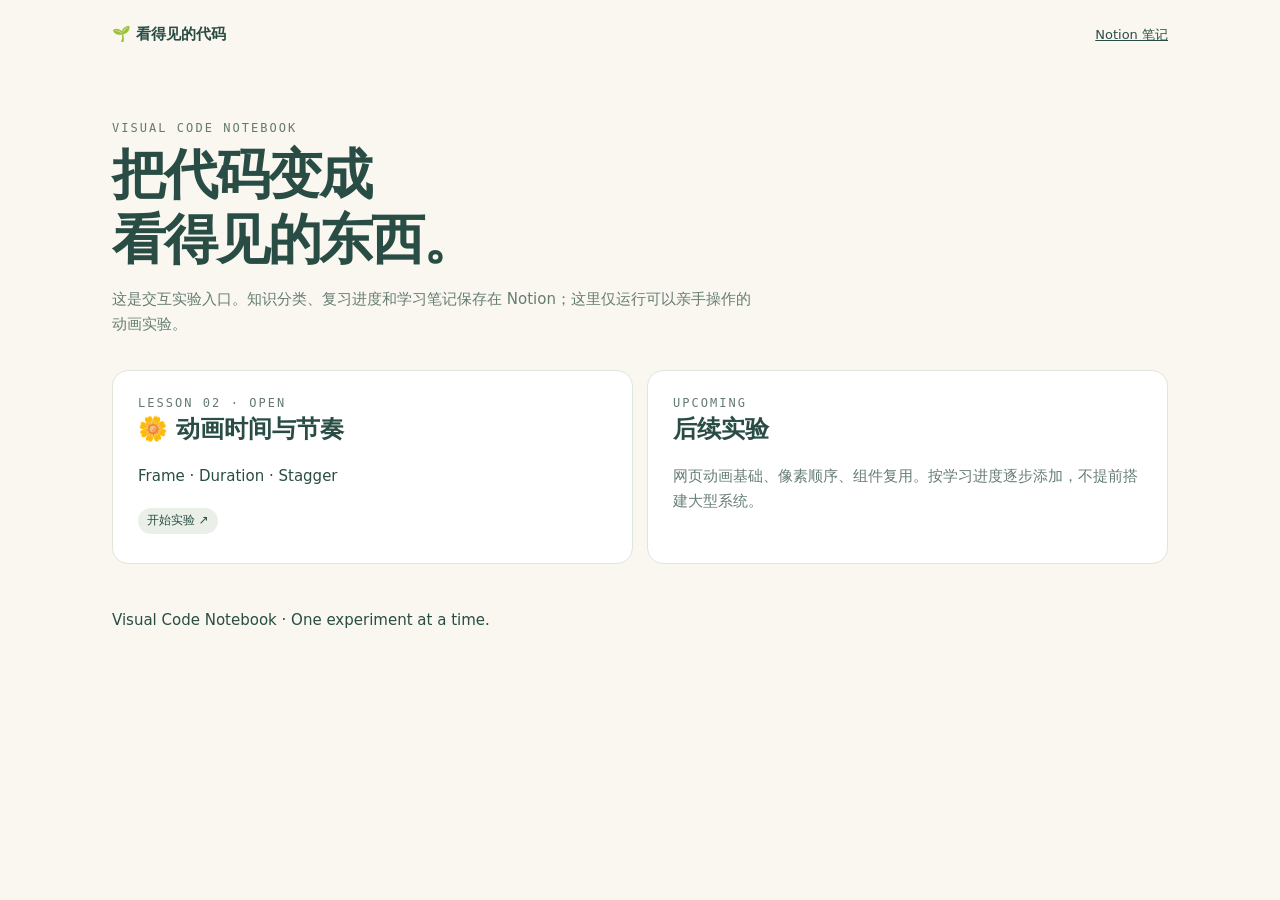
==== index.html @ 0702b7d2 "Add files via upload" ====
<!doctype html><html lang="zh-CN"><head><meta charset="UTF-8"><meta name="viewport" content="width=device-width,initial-scale=1"><title>看得见的代码</title><link rel="stylesheet" href="styles.css"></head><body><header><strong>🌱 看得见的代码</strong><nav><a href="https://www.notion.so/d7c0cfa33e8d41b4bf9a7307bd217140">Notion 笔记</a></nav></header><main><section class="hero"><div class="eyebrow">VISUAL CODE NOTEBOOK</div><h1>把代码变成<br>看得见的东西。</h1><p class="lead muted">这是交互实验入口。知识分类、复习进度和学习笔记保存在 Notion；这里仅运行可以亲手操作的动画实验。</p></section><div class="lessons"><a class="lesson" href="lessons/02-animation-timing.html"><div class="eyebrow">LESSON 02 · OPEN</div><h2>🌼 动画时间与节奏</h2><p>Frame · Duration · Stagger</p><span class="chip">开始实验 ↗</span></a><div class="lesson"><div class="eyebrow">UPCOMING</div><h2>后续实验</h2><p class="muted">网页动画基础、像素顺序、组件复用。按学习进度逐步添加，不提前搭建大型系统。</p></div></div></main><footer>Visual Code Notebook · One experiment at a time.</footer></body></html>
---- styles.css ----
*{box-sizing:border-box}body{margin:0;background:#F9F7F0;color:#294D45;font:15px/1.65 system-ui,-apple-system,"Microsoft YaHei",sans-serif}header,main,footer{max-width:1100px;margin:auto;padding:22px}a{color:inherit}header{display:flex;justify-content:space-between;align-items:center}nav a{margin-left:14px;font-size:13px}h1{font-size:clamp(30px,5vw,54px);line-height:1.2;letter-spacing:-.04em;margin:8px 0}h2{font-size:24px;margin:0 0 10px}.eyebrow{font:12px monospace;letter-spacing:.17em;color:#657a70}.muted{color:#667d72}.hero{padding:30px 0 18px}.lead{max-width:640px}.card{background:#fff;border:1px solid #dfe6da;border-radius:18px;padding:24px;margin:18px 0;box-shadow:0 6px 18px #294d4508}.layout{display:grid;grid-template-columns:1.12fr .88fr;gap:20px}.stage{min-height:400px;display:flex;align-items:center;justify-content:center;background:#fffef9;border-radius:14px;border:1px solid #ecede5}svg.flower{height:370px;max-width:90%}.controls{display:flex;gap:10px;flex-wrap:wrap;margin-top:14px}button{border:1px solid #a5b9aa;background:#fff;border-radius:9px;padding:9px 14px;color:#294D45;cursor:pointer;font:inherit}button:hover{background:#eef4ea}button.primary{background:#294D45;color:white}button:focus-visible,input:focus-visible{outline:3px solid #EAA09A}input[type=range]{accent-color:#294D45;width:100%}label{display:block;font-weight:650;margin-top:13px}.reading{font:13px monospace;color:#607a6c}pre{white-space:pre-wrap;background:#edf2e9;padding:16px;border-radius:10px;font-size:13px;overflow:auto}.chip{display:inline-block;background:#eaf0e8;padding:3px 9px;border-radius:20px;font-size:12px;margin:4px 3px 4px 0}.progress{height:8px;background:#e3e9df;border-radius:20px;overflow:hidden}.progress>div{height:100%;background:#EAA09A} .feedback{font-size:13px;min-height:28px;margin-top:10px}.small{font-size:13px}.lessons{display:grid;grid-template-columns:repeat(2,1fr);gap:14px}.lesson{display:block;text-decoration:none;background:white;padding:25px;border-radius:16px;border:1px solid #dfe6da}.lesson:hover{border-color:#294D45}@media(max-width:760px){.layout,.lessons{grid-template-columns:1fr}.stage{min-height:310px}svg.flower{height:300px}header,main,footer{padding:16px}}
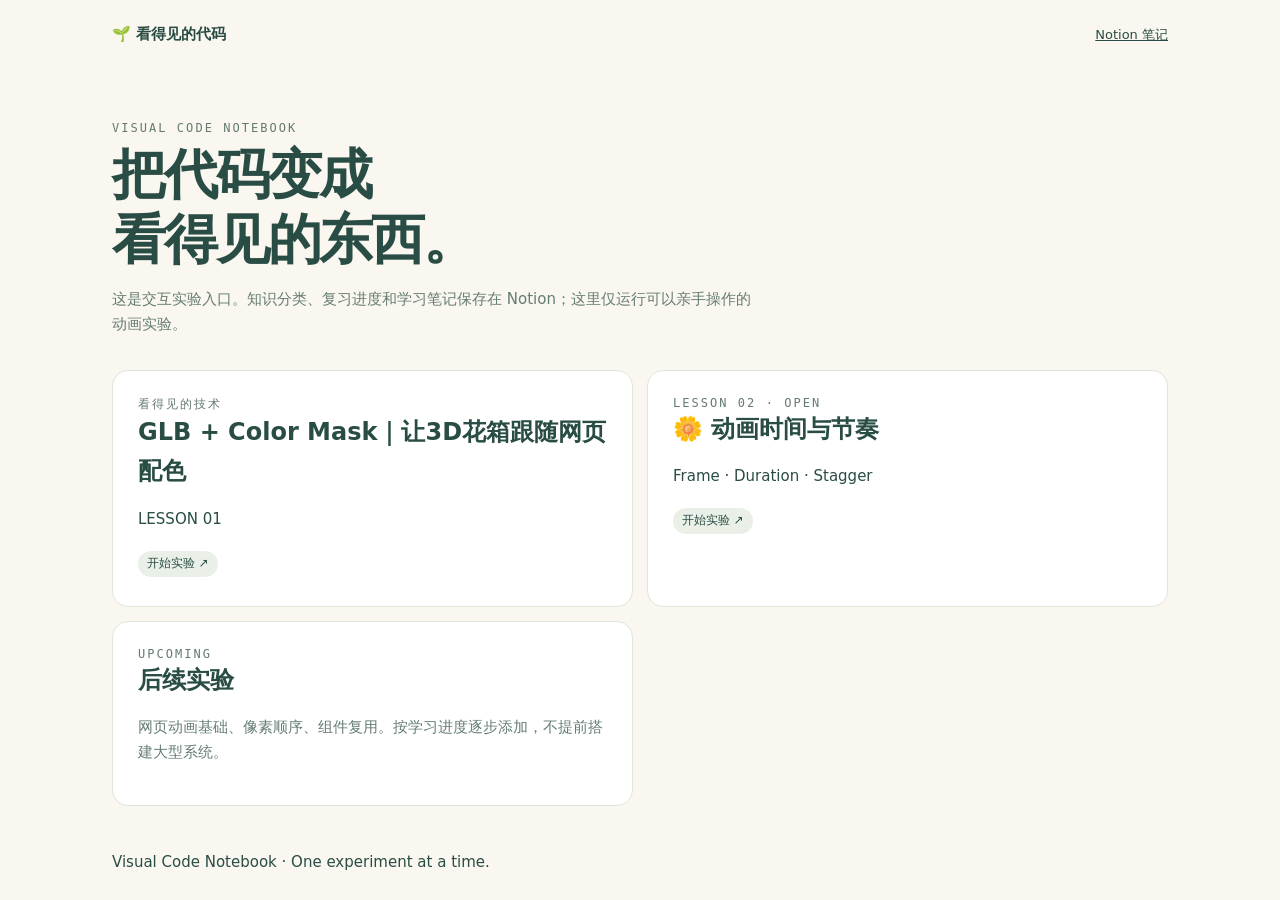
==== commit ec83a198: "Publish Visible Technology Lesson 01 V2" ====
--- a/index.html
+++ b/index.html
@@ -1 +1 @@
-<!doctype html><html lang="zh-CN"><head><meta charset="UTF-8"><meta name="viewport" content="width=device-width,initial-scale=1"><title>看得见的代码</title><link rel="stylesheet" href="styles.css"></head><body><header><strong>🌱 看得见的代码</strong><nav><a href="https://www.notion.so/d7c0cfa33e8d41b4bf9a7307bd217140">Notion 笔记</a></nav></header><main><section class="hero"><div class="eyebrow">VISUAL CODE NOTEBOOK</div><h1>把代码变成<br>看得见的东西。</h1><p class="lead muted">这是交互实验入口。知识分类、复习进度和学习笔记保存在 Notion；这里仅运行可以亲手操作的动画实验。</p></section><div class="lessons"><a class="lesson" href="lessons/02-animation-timing.html"><div class="eyebrow">LESSON 02 · OPEN</div><h2>🌼 动画时间与节奏</h2><p>Frame · Duration · Stagger</p><span class="chip">开始实验 ↗</span></a><div class="lesson"><div class="eyebrow">UPCOMING</div><h2>后续实验</h2><p class="muted">网页动画基础、像素顺序、组件复用。按学习进度逐步添加，不提前搭建大型系统。</p></div></div></main><footer>Visual Code Notebook · One experiment at a time.</footer></body></html>+<!doctype html><html lang="zh-CN"><head><meta charset="UTF-8"><meta name="viewport" content="width=device-width,initial-scale=1"><title>看得见的代码</title><link rel="stylesheet" href="styles.css"></head><body><header><strong>🌱 看得见的代码</strong><nav><a href="https://www.notion.so/d7c0cfa33e8d41b4bf9a7307bd217140">Notion 笔记</a></nav></header><main><section class="hero"><div class="eyebrow">VISUAL CODE NOTEBOOK</div><h1>把代码变成<br>看得见的东西。</h1><p class="lead muted">这是交互实验入口。知识分类、复习进度和学习笔记保存在 Notion；这里仅运行可以亲手操作的动画实验。</p></section><div class="lessons"><a class="lesson" href="lessons/01-glb-color-mask.html"><div class="eyebrow">看得见的技术</div><h2>GLB + Color Mask｜让3D花箱跟随网页配色</h2><p>LESSON 01</p><span class="chip">开始实验 ↗</span></a><a class="lesson" href="lessons/02-animation-timing.html"><div class="eyebrow">LESSON 02 · OPEN</div><h2>🌼 动画时间与节奏</h2><p>Frame · Duration · Stagger</p><span class="chip">开始实验 ↗</span></a><div class="lesson"><div class="eyebrow">UPCOMING</div><h2>后续实验</h2><p class="muted">网页动画基础、像素顺序、组件复用。按学习进度逐步添加，不提前搭建大型系统。</p></div></div></main><footer>Visual Code Notebook · One experiment at a time.</footer></body></html>
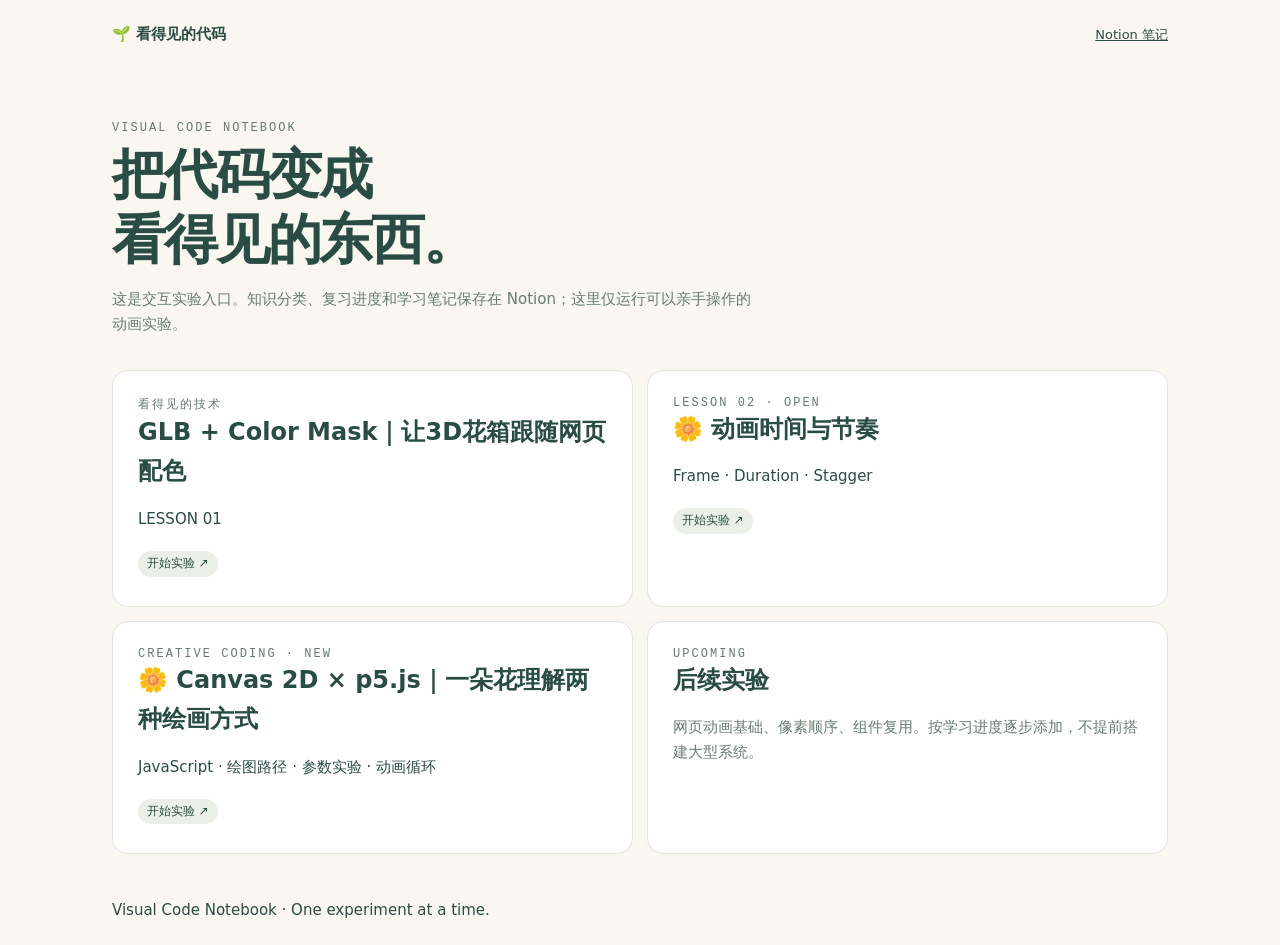
==== commit 3ea147a1: "Add Canvas 2D × p5.js lesson to homepage" ====
--- a/index.html
+++ b/index.html
@@ -1 +1 @@
-<!doctype html><html lang="zh-CN"><head><meta charset="UTF-8"><meta name="viewport" content="width=device-width,initial-scale=1"><title>看得见的代码</title><link rel="stylesheet" href="styles.css"></head><body><header><strong>🌱 看得见的代码</strong><nav><a href="https://www.notion.so/d7c0cfa33e8d41b4bf9a7307bd217140">Notion 笔记</a></nav></header><main><section class="hero"><div class="eyebrow">VISUAL CODE NOTEBOOK</div><h1>把代码变成<br>看得见的东西。</h1><p class="lead muted">这是交互实验入口。知识分类、复习进度和学习笔记保存在 Notion；这里仅运行可以亲手操作的动画实验。</p></section><div class="lessons"><a class="lesson" href="lessons/01-glb-color-mask.html"><div class="eyebrow">看得见的技术</div><h2>GLB + Color Mask｜让3D花箱跟随网页配色</h2><p>LESSON 01</p><span class="chip">开始实验 ↗</span></a><a class="lesson" href="lessons/02-animation-timing.html"><div class="eyebrow">LESSON 02 · OPEN</div><h2>🌼 动画时间与节奏</h2><p>Frame · Duration · Stagger</p><span class="chip">开始实验 ↗</span></a><div class="lesson"><div class="eyebrow">UPCOMING</div><h2>后续实验</h2><p class="muted">网页动画基础、像素顺序、组件复用。按学习进度逐步添加，不提前搭建大型系统。</p></div></div></main><footer>Visual Code Notebook · One experiment at a time.</footer></body></html>+<!doctype html><html lang="zh-CN"><head><meta charset="UTF-8"><meta name="viewport" content="width=device-width,initial-scale=1"><title>看得见的代码</title><link rel="stylesheet" href="styles.css"></head><body><header><strong>🌱 看得见的代码</strong><nav><a href="https://www.notion.so/d7c0cfa33e8d41b4bf9a7307bd217140">Notion 笔记</a></nav></header><main><section class="hero"><div class="eyebrow">VISUAL CODE NOTEBOOK</div><h1>把代码变成<br>看得见的东西。</h1><p class="lead muted">这是交互实验入口。知识分类、复习进度和学习笔记保存在 Notion；这里仅运行可以亲手操作的动画实验。</p></section><div class="lessons"><a class="lesson" href="lessons/01-glb-color-mask.html"><div class="eyebrow">看得见的技术</div><h2>GLB + Color Mask｜让3D花箱跟随网页配色</h2><p>LESSON 01</p><span class="chip">开始实验 ↗</span></a><a class="lesson" href="lessons/02-animation-timing.html"><div class="eyebrow">LESSON 02 · OPEN</div><h2>🌼 动画时间与节奏</h2><p>Frame · Duration · Stagger</p><span class="chip">开始实验 ↗</span></a><a class="lesson" href="lessons/10-canvas2d-p5js.html"><div class="eyebrow">CREATIVE CODING · NEW</div><h2>🌼 Canvas 2D × p5.js｜一朵花理解两种绘画方式</h2><p>JavaScript · 绘图路径 · 参数实验 · 动画循环</p><span class="chip">开始实验 ↗</span></a><div class="lesson"><div class="eyebrow">UPCOMING</div><h2>后续实验</h2><p class="muted">网页动画基础、像素顺序、组件复用。按学习进度逐步添加，不提前搭建大型系统。</p></div></div></main><footer>Visual Code Notebook · One experiment at a time.</footer></body></html>
